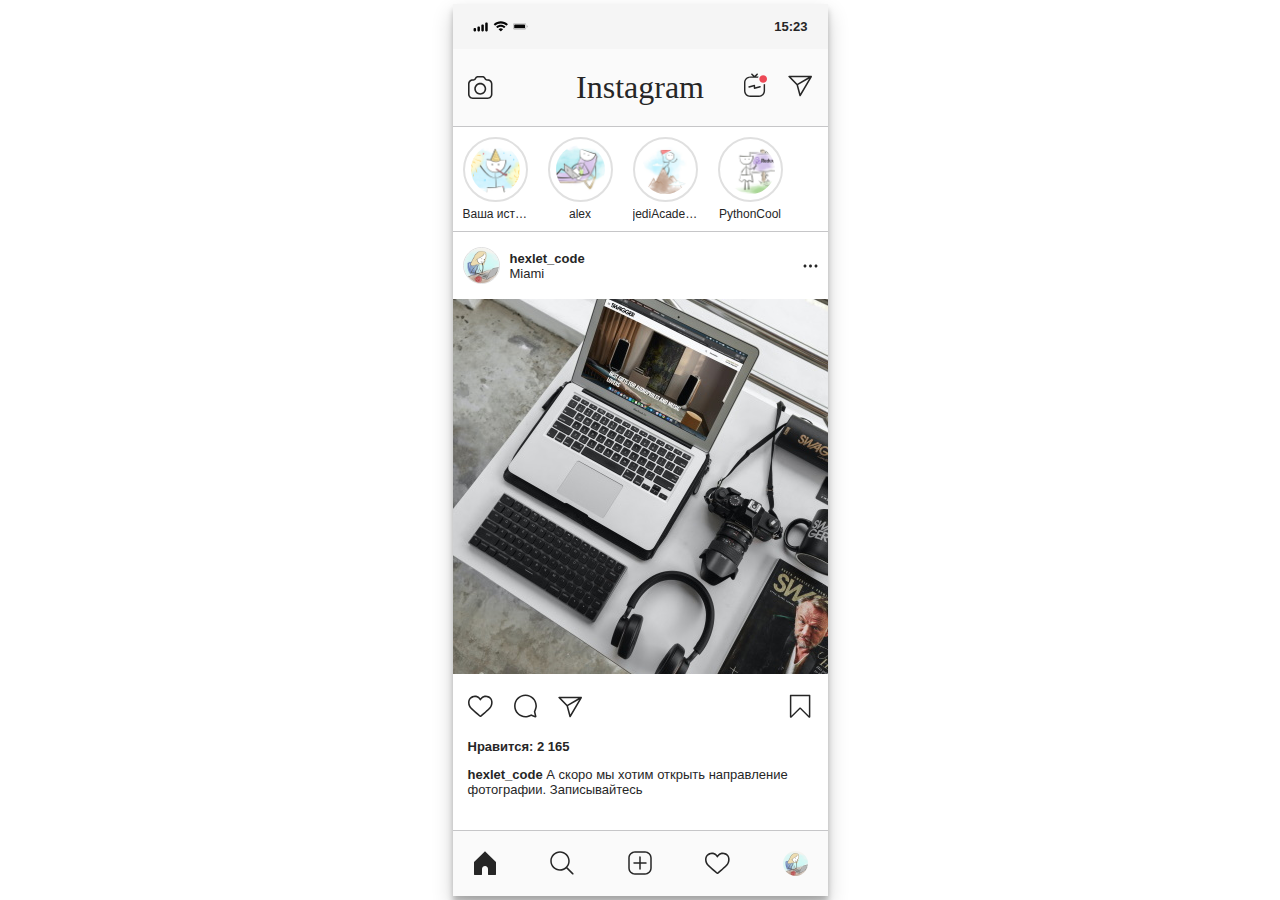
==== hexlet-html-css-challenge-instagram/index.html @ 6d0cbc6c "Initial commit challenge instagram" ====
<!DOCTYPE html>
<html lang="ru">

<head>
  <meta charset="UTF-8">
  <meta http-equiv="X-UA-Compatible" content="IE=edge">
  <link rel="stylesheet" href="styles/app.css">
  <meta name="viewport" content="width=device-width, initial-scale=1.0">
  <title>Instagram</title>
</head>

<body>
  <div class="mobile">
    <header class="mobile-header">
      <div class="mr-5 w-15 icon icon-signal"></div>
      <div class="mr-5 w-15 icon icon-connection"></div>
      <div class="icon w-15 icon-battery"></div>
      <div class="mobile-time ml-auto">15:23</div>
    </header>
    <main class="instagram-app">
      <!-- BEGIN (write your solution here) -->

     <div data-section="header">
       <button class="col-1 icon icon-camera mr-15" data-aria-label="camera"></button>
       <h1 class="col-2">
         Instagram
       </h1>
      <div class="col-1 header-container ta-right">
        <button class="icon icon-igtv mr-15" data-aria-label="igtv"></button>
        <button class="icon icon-messanger" data-aria-label="messanger"></button>
      </div>
     </div>

     <div class="border-top border-bottom" data-section="stories">
       <h2 class="sr-only">Stories</h2>
       <div>
        <button class="stories-item mr-20 rounded" data-aria-label="stories">
            <img src="assets/images/avatar_1.jpg" alt="Человек радуется" class="p-5 rounded">
        </button>
        <span class="stories-text mt-5 ta-center">Ваша история</span>
       </div>
       <div>
        <button class="stories-item mr-20 rounded" data-aria-label="stories">
            <img src="assets/images/avatar_2.jpg" alt="Человек отдыхает" class="p-5 rounded">
        </button>
        <span class="stories-text mt-5 ta-center">alex</span>
       </div>
       <div>
        <button class="stories-item mr-20 rounded" data-aria-label="stories">
            <img src="assets/images/avatar_3.jpg" alt="Человек на горе с флагом" class="p-5 rounded">
        </button>
        <span class="stories-text mt-5 ta-center">jediAcademy</span>
       </div>
       <div>
        <button class="stories-item mr-20 rounded" data-aria-label="stories">
            <img src="assets/images/avatar_4.jpg" alt="Человек у доски" class="p-5 rounded">
        </button>
        <span class="stories-text mt-5 ta-center">PythonCool</span>
       </div>
     </div>

     <div data-section="post">
       <h3 class="sr-only">Post</h3>
       <section class="user">
         <div class="post-item rounded">
          <img src="assets/images/avatar_5.jpg" alt="Девушка думает за компьютером" class="rounded mr-10px">
          <div class="post-text">
            <span class="bold">hexlet_code</span>
            <span>Miami</span>
          </div>
         </div>
         <button class="icon icon-more border-none w-15" data-aria-label="more"></button>
       </section>
       <section class="img">
         <img src="assets/images/post-image.jpg" alt="Рабочий стол: ноутбук, фотоаппарат, наушники, клавиатура">
       </section>
       <footer class="post-footer">
         <div class="post-footer-icons mb-20">
             <button class="icon icon-like mr-20 col-1" data-aria-label="like"></button>
             <button class="icon icon-comment mr-20 col-1" data-aria-label="comment"></button>
             <button class="icon icon-messanger col-1" data-aria-label="messanger"></button>
           <button class="icon icon-save col-end" data-aria-label="save"></button>
         </div>
         <span class="bold">Нравится: 2 165</span>
         <p>
           <span class="bold">
            hexlet_code
           </span>
           А скоро мы хотим открыть направление фотографии. Записывайтесь
         </p>
       </footer>
     </div>

     <footer data-section="footer">
       <h4 class="sr-only">Footer</h4>
       <button class="icon icon-home" data-aria-label="home"></button>
       <button class="icon icon-search" data-aria-label="search"></button>
       <button class="icon icon-add" data-aria-label="add"></button>
       <button class="icon icon-like" data-aria-label="like"></button>
       <button class="icon avatar rounded" data-aria-label="avatar"></button>
     </footer>

      <!-- END -->
    </main>
  </div>
</body>

</html>
---- hexlet-html-css-challenge-instagram/styles/app.css ----
@font-face {
  font-weight: normal;
  font-family: Roboto;
  src: url("../assets/fonts/Roboto-regular.woff2") format("woff2");
}

@font-face {
  font-weight: 500;
  font-family: Roboto;
  src: url("../assets/fonts/Roboto-500.woff2") format("woff2");
}

@font-face {
  font-weight: 700;
  font-family: Roboto;
  src: url("../assets/fonts/Roboto-700.woff2") format("woff2");
}

@font-face {
  font-weight: 400;
  font-family: "Grand Hotel";
  src: url("../assets/fonts/GrandHotel.woff2") format("woff2");
}

body {
  display: flex;
  align-items: center;
  justify-content: center;
  min-height: 100vh;
  margin: 0;

  font-family: Roboto, sans-serif;
}

h1 {
  /* BEGIN (write your solution here) */
  margin: 0;
  text-align: center;
  font-weight: normal;
  font-size: 32px;
  font-family: "Grand Hotel", serif;

  /* END */
}

img {
  max-width: 100%;

  vertical-align: middle;
}

button {
  font-family: inherit;
}

.mobile {
  width: 375px;

  color: #262626;

  background: #fff;

  box-shadow: 0 10px 20px rgb(0 0 0 / 19%), 0 6px 6px rgb(0 0 0 / 23%);
}

.mobile-header {
  display: flex;
  align-items: center;
  padding: 10px 20px;

  background: #f5f5f5;
}

.mobile-time {
  font-weight: bold;
  font-size: 13px;
}

.icon {
  display: inline-block;
  width: 25px;
  height: 25px;
  padding: 0;

  background-color: unset;
  background-repeat: no-repeat;
  background-position: center;
  background-size: contain;
  border: none;

  cursor: pointer;
}

.icon-signal {
  background-image: url("../assets/icons/signal.svg");
}

.icon-connection {
  background-image: url("../assets/icons/wifi.svg");
}

.icon-battery {
  background-image: url("../assets/icons/battery.svg");
}

.icon-camera {
  background-image: url("../assets/icons/camera.svg");
}

.icon-igtv {
  background-image: url("../assets/icons/igtv.svg");
}

.icon-messanger {
  background-image: url("../assets/icons/messanger.svg");
}

.icon-more {
  background-image: url("../assets/icons/more.svg");
}

.icon-save {
  background-image: url("../assets/icons/save.svg");
}

.icon-like {
  background-image: url("../assets/icons/like.svg");
}

.icon-comment {
  background-image: url("../assets/icons/comment.svg");
}

.icon-home {
  background-image: url("../assets/icons/home.svg");
}

.icon-search {
  background-image: url("../assets/icons/search.svg");
}

.icon-add {
  background-image: url("../assets/icons/add.svg");
}

/* BEGIN (write your solution here) */

.mt-5 {
  margin-top: 5px;
}

.p-5 {
  padding: 5px;
}

.mr-18 {
  margin-right: 18px;
}

.mr-20 {
  margin-right: 20px;
}

.mb-20 {
  margin-bottom: 20px;
}

.ta-center {
  text-align: center;
}

.ta-right {
  text-align: right;
}

.col-end {
  grid-column: -1;
}

.col-1 {
  grid-column: span 1;
}

.col-2 {
  grid-column: span 2;
}

[data-section="header"] {
  display: grid;
  grid-template-columns: repeat(4, 1fr);
  align-items: center;
  padding: 20px 15px;
  background-color: #fafafa;
}

[data-section="stories"] {
  display: flex;
  padding: 10px;
}

.stories-item {
  display: flex;
  justify-content: center;
  width: 65px;
  background-color: white;
  border-style: solid;
  border-color: #e0e0e0;
  cursor: pointer;
}

.stories-text {
  display: block;
  width: 65px;
  font-size: 12px;
  font-weight: 500;
  text-overflow: ellipsis;
  white-space: nowrap;
  overflow: hidden;
}

[data-section="post"] {
  font-size: 13px;
}

.user {
  display: flex;
  justify-content: space-between;
  align-items: center;
  padding: 15px 10px;
}

.post-text {
  display: flex;
  flex-direction: column;
}

.post-item {
  display: flex;
  align-items: center;
}

.post-item img {
  width: 35px;
  margin-right: 10px;
  border: 1px solid #e0e0e0;
}

.post-footer {
  font-size: 13px;
  border-bottom: 1px solid #c6c6c8;
  padding: 20px 15px;
}

.post-footer-icons {
  display: grid;
  grid-template-columns: repeat(8, 1fr);
}

[data-section="footer"] {
  display: flex;
  justify-content: space-between;
  background-color: #fafafa;
  padding: 20px;
}

.avatar {
  background-image: url("../assets/images/avatar_5.jpg");
}

/* END */

.bold {
  font-weight: bold;
}

.border-bottom {
  border-bottom: 1px solid #c6c6c8;
}

.border-top {
  border-top: 1px solid #c6c6c8;
}

.rounded {
  border-radius: 50%;
}

.mr-5 {
  margin-right: 5px;
}

.mr-15 {
  margin-right: 15px;
}

.ml-auto {
  margin-left: auto;
}

.w-15 {
  width: 15px;
}

.justify-end {
  justify-self: end;
}

.grid-column-end {
  grid-column: -1;
}

.sr-only {
  position: absolute;

  width: 1px;
  height: 1px;
  margin: -1px;
  padding: 0;
  overflow: hidden;

  white-space: nowrap;

  border: 0;

  clip: rect(0, 0, 0, 0);
}
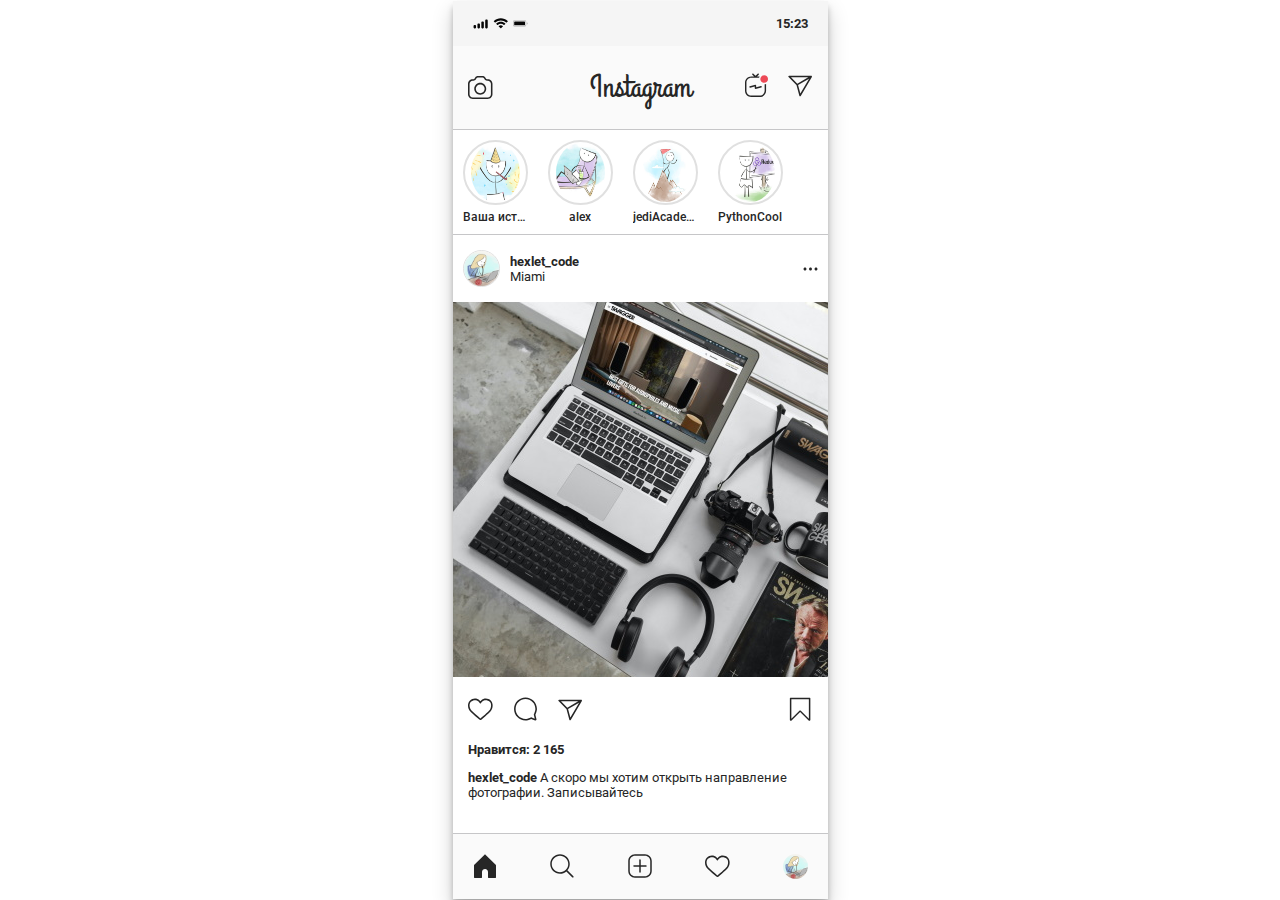
==== commit f80c19e9: "Update index.html" ====
--- a/hexlet-html-css-challenge-instagram/index.html
+++ b/hexlet-html-css-challenge-instagram/index.html
@@ -35,25 +35,25 @@
        <h2 class="sr-only">Stories</h2>
        <div>
         <button class="stories-item mr-20 rounded" data-aria-label="stories">
-            <img src="assets/images/avatar_1.jpg" alt="Человек радуется" class="p-5 rounded">
+            <img src="assets/images/avatar_1.jpg" alt="Человек радуется" class="rounded">
         </button>
         <span class="stories-text mt-5 ta-center">Ваша история</span>
        </div>
        <div>
         <button class="stories-item mr-20 rounded" data-aria-label="stories">
-            <img src="assets/images/avatar_2.jpg" alt="Человек отдыхает" class="p-5 rounded">
+            <img src="assets/images/avatar_2.jpg" alt="Человек отдыхает" class="rounded">
         </button>
         <span class="stories-text mt-5 ta-center">alex</span>
        </div>
        <div>
         <button class="stories-item mr-20 rounded" data-aria-label="stories">
-            <img src="assets/images/avatar_3.jpg" alt="Человек на горе с флагом" class="p-5 rounded">
+            <img src="assets/images/avatar_3.jpg" alt="Человек на горе с флагом" class="rounded">
         </button>
         <span class="stories-text mt-5 ta-center">jediAcademy</span>
        </div>
        <div>
         <button class="stories-item mr-20 rounded" data-aria-label="stories">
-            <img src="assets/images/avatar_4.jpg" alt="Человек у доски" class="p-5 rounded">
+            <img src="assets/images/avatar_4.jpg" alt="Человек у доски" class="rounded">
         </button>
         <span class="stories-text mt-5 ta-center">PythonCool</span>
        </div>
--- a/hexlet-html-css-challenge-instagram/styles/app.css
+++ b/hexlet-html-css-challenge-instagram/styles/app.css
@@ -1,31 +1,44 @@
+/*
+* Prefixed by https://autoprefixer.github.io
+* PostCSS: v8.4.14,
+* Autoprefixer: v10.4.7
+* Browsers: last 4 version
+*/
+
 @font-face {
   font-weight: normal;
   font-family: Roboto;
-  src: url("../assets/fonts/Roboto-regular.woff2") format("woff2");
+  src: url("../assets/fonts/Roboto-Regular.ttf");
 }
 
 @font-face {
   font-weight: 500;
   font-family: Roboto;
-  src: url("../assets/fonts/Roboto-500.woff2") format("woff2");
+  src: url("../assets/fonts/Roboto-Medium.ttf");
 }
 
 @font-face {
   font-weight: 700;
   font-family: Roboto;
-  src: url("../assets/fonts/Roboto-700.woff2") format("woff2");
+  src: url("../assets/fonts/Roboto-Bold.ttf");
 }
 
 @font-face {
   font-weight: 400;
   font-family: "Grand Hotel";
-  src: url("../assets/fonts/GrandHotel.woff2") format("woff2");
+  src: url("../assets/fonts/GrandHotel-Regular.ttf");
 }
 
 body {
-  display: flex;
-  align-items: center;
-  justify-content: center;
+  display: -webkit-box;
+  display: -ms-flexbox;
+  display: flex;
+  -webkit-box-align: center;
+      -ms-flex-align: center;
+          align-items: center;
+  -webkit-box-pack: center;
+      -ms-flex-pack: center;
+          justify-content: center;
   min-height: 100vh;
   margin: 0;
 
@@ -38,13 +51,14 @@
   text-align: center;
   font-weight: normal;
   font-size: 32px;
-  font-family: "Grand Hotel", serif;
+  font-family: "Grand Hotel", cursive;
 
   /* END */
 }
 
 img {
   max-width: 100%;
+  height: auto;
 
   vertical-align: middle;
 }
@@ -60,12 +74,18 @@
 
   background: #fff;
 
-  box-shadow: 0 10px 20px rgb(0 0 0 / 19%), 0 6px 6px rgb(0 0 0 / 23%);
+  -webkit-box-shadow: 0 10px 20px rgb(0 0 0 / 19%), 0 6px 6px rgb(0 0 0 / 23%);
+
+          box-shadow: 0 10px 20px rgb(0 0 0 / 19%), 0 6px 6px rgb(0 0 0 / 23%);
 }
 
 .mobile-header {
-  display: flex;
-  align-items: center;
+  display: -webkit-box;
+  display: -ms-flexbox;
+  display: flex;
+  -webkit-box-align: center;
+      -ms-flex-align: center;
+          align-items: center;
   padding: 10px 20px;
 
   background: #f5f5f5;
@@ -150,11 +170,10 @@
 }
 
 .p-5 {
-  padding: 5px;
-}
-
-.mr-18 {
-  margin-right: 18px;
+  padding-top: 5px;
+  padding-right: 5px;
+  padding-bottom: 5px;
+  padding-left: 5px;
 }
 
 .mr-20 {
@@ -178,30 +197,43 @@
 }
 
 .col-1 {
+  -ms-grid-column-span: 1;
   grid-column: span 1;
 }
 
 .col-2 {
+  -ms-grid-column-span: 2;
   grid-column: span 2;
 }
 
 [data-section="header"] {
+  display: -ms-grid;
   display: grid;
+  -ms-grid-columns: (1fr)[4];
   grid-template-columns: repeat(4, 1fr);
-  align-items: center;
+  -webkit-box-align: center;
+      -ms-flex-align: center;
+          align-items: center;
   padding: 20px 15px;
   background-color: #fafafa;
 }
 
 [data-section="stories"] {
+  display: -webkit-box;
+  display: -ms-flexbox;
   display: flex;
   padding: 10px;
 }
 
 .stories-item {
-  display: flex;
-  justify-content: center;
+  display: -webkit-box;
+  display: -ms-flexbox;
+  display: flex;
+  -webkit-box-pack: center;
+      -ms-flex-pack: center;
+          justify-content: center;
   width: 65px;
+  height: 65px;
   background-color: white;
   border-style: solid;
   border-color: #e0e0e0;
@@ -213,7 +245,8 @@
   width: 65px;
   font-size: 12px;
   font-weight: 500;
-  text-overflow: ellipsis;
+  -o-text-overflow: ellipsis;
+     text-overflow: ellipsis;
   white-space: nowrap;
   overflow: hidden;
 }
@@ -223,20 +256,35 @@
 }
 
 .user {
-  display: flex;
-  justify-content: space-between;
-  align-items: center;
+  display: -webkit-box;
+  display: -ms-flexbox;
+  display: flex;
+  -webkit-box-pack: justify;
+      -ms-flex-pack: justify;
+          justify-content: space-between;
+  -webkit-box-align: center;
+      -ms-flex-align: center;
+          align-items: center;
   padding: 15px 10px;
 }
 
 .post-text {
-  display: flex;
-  flex-direction: column;
+  display: -webkit-box;
+  display: -ms-flexbox;
+  display: flex;
+  -webkit-box-orient: vertical;
+  -webkit-box-direction: normal;
+      -ms-flex-direction: column;
+          flex-direction: column;
 }
 
 .post-item {
-  display: flex;
-  align-items: center;
+  display: -webkit-box;
+  display: -ms-flexbox;
+  display: flex;
+  -webkit-box-align: center;
+      -ms-flex-align: center;
+          align-items: center;
 }
 
 .post-item img {
@@ -252,13 +300,19 @@
 }
 
 .post-footer-icons {
+  display: -ms-grid;
   display: grid;
+  -ms-grid-columns: (1fr)[8];
   grid-template-columns: repeat(8, 1fr);
 }
 
 [data-section="footer"] {
-  display: flex;
-  justify-content: space-between;
+  display: -webkit-box;
+  display: -ms-flexbox;
+  display: flex;
+  -webkit-box-pack: justify;
+      -ms-flex-pack: justify;
+          justify-content: space-between;
   background-color: #fafafa;
   padding: 20px;
 }
@@ -302,7 +356,8 @@
 }
 
 .justify-end {
-  justify-self: end;
+  -ms-grid-column-align: end;
+      justify-self: end;
 }
 
 .grid-column-end {
@@ -324,4 +379,3 @@
 
   clip: rect(0, 0, 0, 0);
 }
-
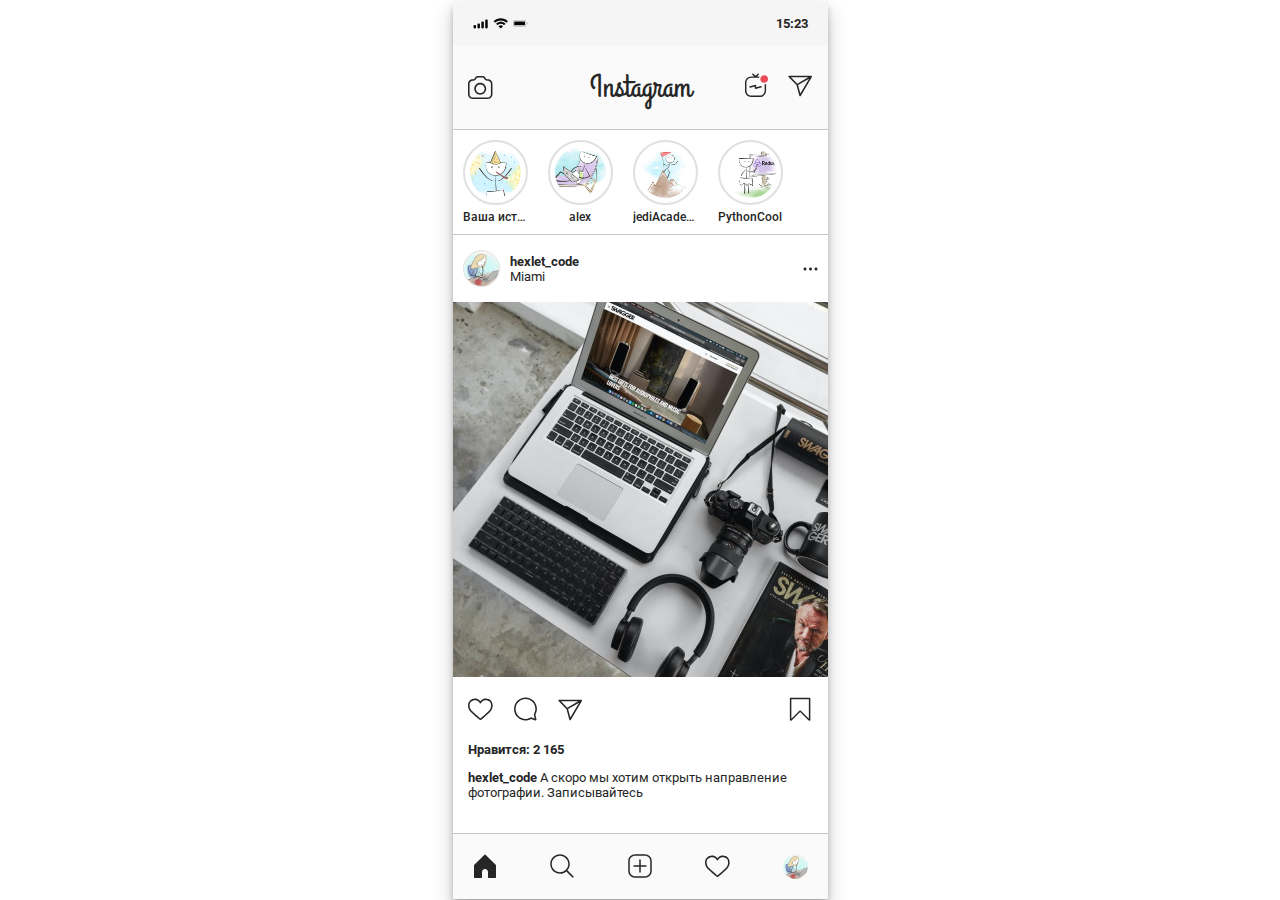
==== commit bdb9fe1d: "Update index.html and app.css" ====
--- a/hexlet-html-css-challenge-instagram/index.html
+++ b/hexlet-html-css-challenge-instagram/index.html
@@ -34,25 +34,25 @@
      <div class="border-top border-bottom" data-section="stories">
        <h2 class="sr-only">Stories</h2>
        <div>
-        <button class="stories-item mr-20 rounded" data-aria-label="stories">
+        <button class="stories-item p-5 mr-20 rounded" data-aria-label="stories">
             <img src="assets/images/avatar_1.jpg" alt="Человек радуется" class="rounded">
         </button>
         <span class="stories-text mt-5 ta-center">Ваша история</span>
        </div>
        <div>
-        <button class="stories-item mr-20 rounded" data-aria-label="stories">
+        <button class="stories-item p-5 mr-20 rounded" data-aria-label="stories">
             <img src="assets/images/avatar_2.jpg" alt="Человек отдыхает" class="rounded">
         </button>
         <span class="stories-text mt-5 ta-center">alex</span>
        </div>
        <div>
-        <button class="stories-item mr-20 rounded" data-aria-label="stories">
+        <button class="stories-item p-5 mr-20 rounded" data-aria-label="stories">
             <img src="assets/images/avatar_3.jpg" alt="Человек на горе с флагом" class="rounded">
         </button>
         <span class="stories-text mt-5 ta-center">jediAcademy</span>
        </div>
        <div>
-        <button class="stories-item mr-20 rounded" data-aria-label="stories">
+        <button class="stories-item p-5 mr-20 rounded" data-aria-label="stories">
             <img src="assets/images/avatar_4.jpg" alt="Человек у доски" class="rounded">
         </button>
         <span class="stories-text mt-5 ta-center">PythonCool</span>
--- a/hexlet-html-css-challenge-instagram/styles/app.css
+++ b/hexlet-html-css-challenge-instagram/styles/app.css
@@ -57,10 +57,10 @@
 }
 
 img {
-  max-width: 100%;
-  height: auto;
-
-  vertical-align: middle;
+  max-width: 100%!important;
+  height: auto!important;
+
+  vertical-align: middle!important;
 }
 
 button {
@@ -170,10 +170,7 @@
 }
 
 .p-5 {
-  padding-top: 5px;
-  padding-right: 5px;
-  padding-bottom: 5px;
-  padding-left: 5px;
+  padding: 5px;
 }
 
 .mr-20 {
@@ -226,14 +223,9 @@
 }
 
 .stories-item {
-  display: -webkit-box;
-  display: -ms-flexbox;
-  display: flex;
-  -webkit-box-pack: center;
-      -ms-flex-pack: center;
-          justify-content: center;
-  width: 65px;
-  height: 65px;
+  display: block;
+  width: 65px!important;
+  height: 65px!important;
   background-color: white;
   border-style: solid;
   border-color: #e0e0e0;
